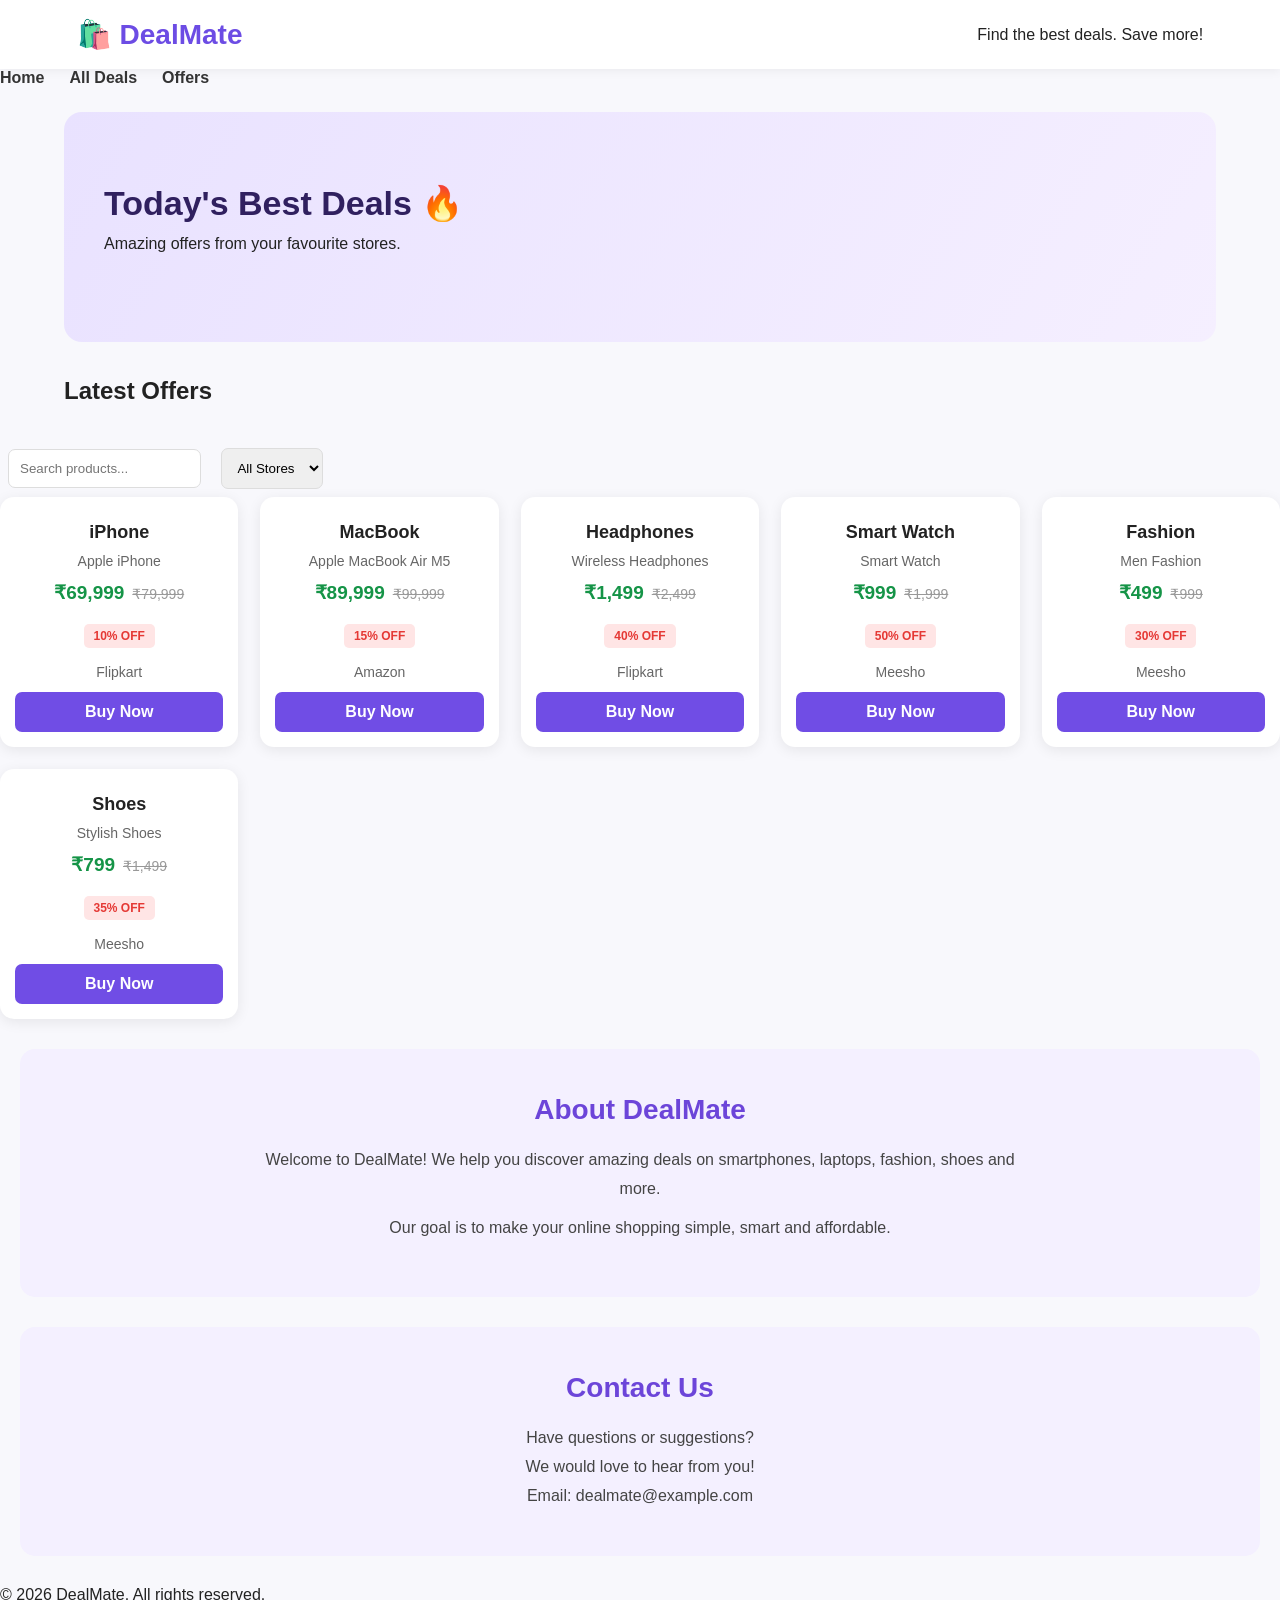
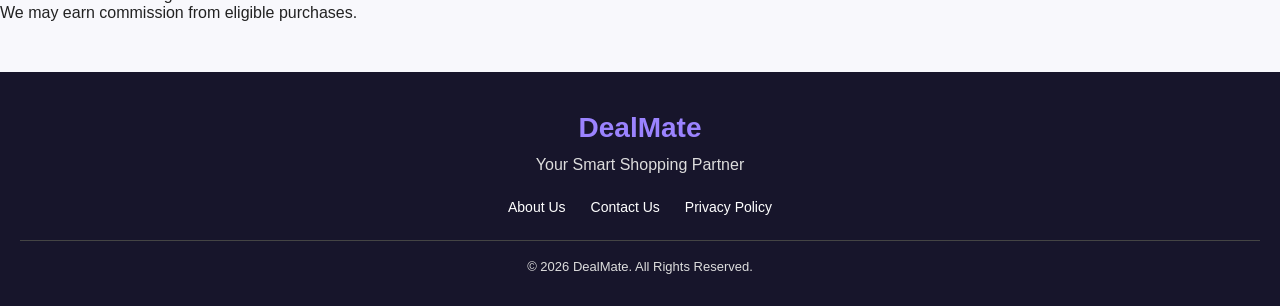
==== index.html @ b0217140 "Add files via upload" ====
<!DOCTYPE html>
<html lang="en">
<head>
  <meta charset="UTF-8">
  <meta name="viewport" content="width=device-width, initial-scale=1.0">
  <title>DealMate - Best Shopping Deals</title>
  <link rel="stylesheet" href="style.css">
</head>
<body>

  <header>
    <h1>🛍️ DealMate</h1>
    <p>Find the best deals. Save more!</p>
  </header>

  <nav>
    <a href="#home">Home</a>
    <a href="#deals">All Deals</a>
    <a href="#deals">Offers</a>
  </nav>

  <main id="home">
    <section class="hero">
      <h2>Today's Best Deals 🔥</h2>
      <p>Amazing offers from your favourite stores.</p>
    </section>

    <h2 id="deals">Latest Offers</h2>
    <div class="filters">
  <input
    type="text"
    id="search"
    placeholder="Search products..."
  >

  <select id="storeFilter">
    <option value="All">All Stores</option>
    <option value="Flipkart">Flipkart</option>
    <option value="Amazon">Amazon</option>
    <option value="Meesho">Meesho</option>
  </select>
</div>
    <div id="products" class="products"></div>
  </main>
<section id="about" class="about">
  <h2>About DealMate</h2>
  <p>Welcome to DealMate! We help you discover amazing deals on smartphones, laptops, fashion, shoes and more.</p>
  <p>Our goal is to make your online shopping simple, smart and affordable.</p>
</section>
<section id="contact" class="contact">
  <h2>Contact Us</h2>
  <p>Have questions or suggestions?</p>
  <p>We would love to hear from you!</p>
  <p>Email: dealmate@example.com</p>
</section>
  <footer>
    <p>©️ 2026 DealMate. All rights reserved.</p>
    <p>We may earn commission from eligible purchases.</p>
  </footer>

  <script src="script.js"></script>
  <footer class="footer">
  <h2>DealMate</h2>
  <p>Your Smart Shopping Partner</p>

  <div class="footer-links">
    <a href="#about">About Us</a>
    <a href="#contact">Contact Us</a>
    <a href="privacy.html">Privacy Policy</a>
  </div>

  <p class="copyright">
    ©️ 2026 DealMate. All Rights Reserved.
  </p>
</footer>
</body>
</html>
---- style.css ----
* {
  margin: 0;
  padding: 0;
  box-sizing: border-box;
}

body {
  font-family: Arial, sans-serif;
  background: #f8f8fc;
  color: #222;
}

/* Header */
header {
  width: 100%;
  padding: 18px 6%;
  background: white;
  display: flex;
  align-items: center;
  justify-content: space-between;
  box-shadow: 0 2px 10px rgba(0,0,0,0.06);
}

header h1 {
  color: #6c4ce4;
  font-size: 28px;
}

nav {
  display: flex;
  gap: 25px;
}

nav a {
  text-decoration: none;
  color: #333;
  font-weight: 600;
}

/* Hero */
.hero {
  margin: 25px auto;
  width: 90%;
  min-height: 230px;
  padding: 40px;
  border-radius: 18px;
  background: linear-gradient(120deg, #e9e2ff, #f5efff);
  display: flex;
  flex-direction: column;
  justify-content: center;
}

.hero h2 {
  font-size: 34px;
  color: #30205f;
  margin-bottom: 12px;
}

.hero p {
  font-size: 16px;
  margin-bottom: 18px;
}

.hero a,
.hero button {
  display: inline-block;
  width: fit-content;
  padding: 12px 24px;
  border: none;
  border-radius: 8px;
  background: #704de5;
  color: white;
  text-decoration: none;
  cursor: pointer;
}

/* Products section */
#deals {
  width: 90%;
  margin: 35px auto;
}

#deals h2 {
  font-size: 27px;
  margin-bottom: 22px;
}

.products {
  display: grid;
  grid-template-columns: repeat(auto-fit, minmax(210px, 1fr));
  gap: 22px;
}

/* Product card */
.product-card {
  background: white;
  padding: 15px;
  border-radius: 14px;
  box-shadow: 0 3px 14px rgba(0,0,0,0.08);
  text-align: center;
  overflow: hidden;
  transition: transform 0.2s;
}

.product-card:hover {
  transform: translateY(-4px);
}

.product-card img {
  width: 100%;
  height: 180px;
  object-fit: contain;
  display: block;
  margin-bottom: 12px;
}

.product-card h3 {
  font-size: 18px;
  margin: 10px 0;
}

.product-card p {
  font-size: 14px;
  margin: 8px 0;
  color: #666;
}

.price {
  margin: 12px 0;
}

.price strong {
  color: #159447;
  font-size: 19px;
  margin-right: 8px;
}

.price del {
  color: #999;
  font-size: 14px;
}

.discount {
  display: inline-block;
  background: #ffe5e5;
  color: #e53935;
  padding: 5px 10px;
  border-radius: 5px;
  font-size: 12px;
  font-weight: bold;
  margin: 8px 0;
}

.product-card a {
  display: block;
  background: #704de5;
  color: white;
  text-decoration: none;
  padding: 11px;
  border-radius: 7px;
  margin-top: 12px;
  font-weight: bold;
}

/* Search and filter */
input,
select {
  padding: 11px;
  border: 1px solid #ddd;
  border-radius: 7px;
  margin: 8px;
  max-width: 100%;
}

/* Mobile */
@media (max-width: 600px) {
  header {
    padding: 15px;
    flex-wrap: wrap;
    gap: 12px;
  }

  nav {
    gap: 12px;
    flex-wrap: wrap;
  }

  .hero {
    padding: 25px;
  }

  .hero h2 {
    font-size: 26px;
  }

  .products {
    grid-template-columns: repeat(2, minmax(0, 1fr));
    gap: 12px;
  }

  .product-card {
    padding: 10px;
  }

  .product-card img {
    height: 130px;
  }

  .product-card h3 {
    font-size: 15px;
  }
}
/* DealMate Footer */
.footer {
  background: #17152b;
  color: white;
  text-align: center;
  padding: 40px 20px 20px;
  margin-top: 50px;
}

.footer h2 {
  color: #9b83ff;
  font-size: 28px;
  margin-bottom: 10px;
}

.footer p {
  color: #ddd;
  margin: 12px 0;
}

.footer-links {
  display: flex;
  justify-content: center;
  flex-wrap: wrap;
  gap: 25px;
  margin: 25px 0;
}

.footer-links a {
  color: white;
  text-decoration: none;
  font-size: 14px;
}

.footer-links a:hover {
  color: #9b83ff;
}

.footer .copyright {
  border-top: 1px solid #444;
  padding-top: 18px;
  font-size: 13px;
  margin-top: 25px;
}
.about {
  background: #f4f0ff;
  text-align: center;
  padding: 45px 25px;
  margin: 30px 20px;
  border-radius: 15px;
}

.about h2 {
  color: #6c45d9;
  font-size: 28px;
  margin-bottom: 20px;
}

.about p {
  color: #444;
  font-size: 16px;
  line-height: 1.8;
  max-width: 750px;
  margin: 10px auto;
}
.contact {
  background: #f4f0ff;
  text-align: center;
  padding: 45px 25px;
  margin: 30px 20px;
  border-radius: 15px;
}

.contact h2 {
  color: #6c45d9;
  font-size: 28px;
  margin-bottom: 20px;
}

.contact p {
  color: #444;
  font-size: 16px;
  line-height: 1.8;
}
@media (max-width: 600px) {
  header {
    padding: 20px 10px;
  }

  nav {
    flex-wrap: wrap;
    gap: 12px;
  }

  .products {
    grid-template-columns: repeat(2, 1fr);
    gap: 12px;
  }

  .product-card img {
    height: 130px;
    object-fit: contain;
  }

  .about, .contact {
    margin: 15px 10px;
    padding: 30px 15px;
  }
}
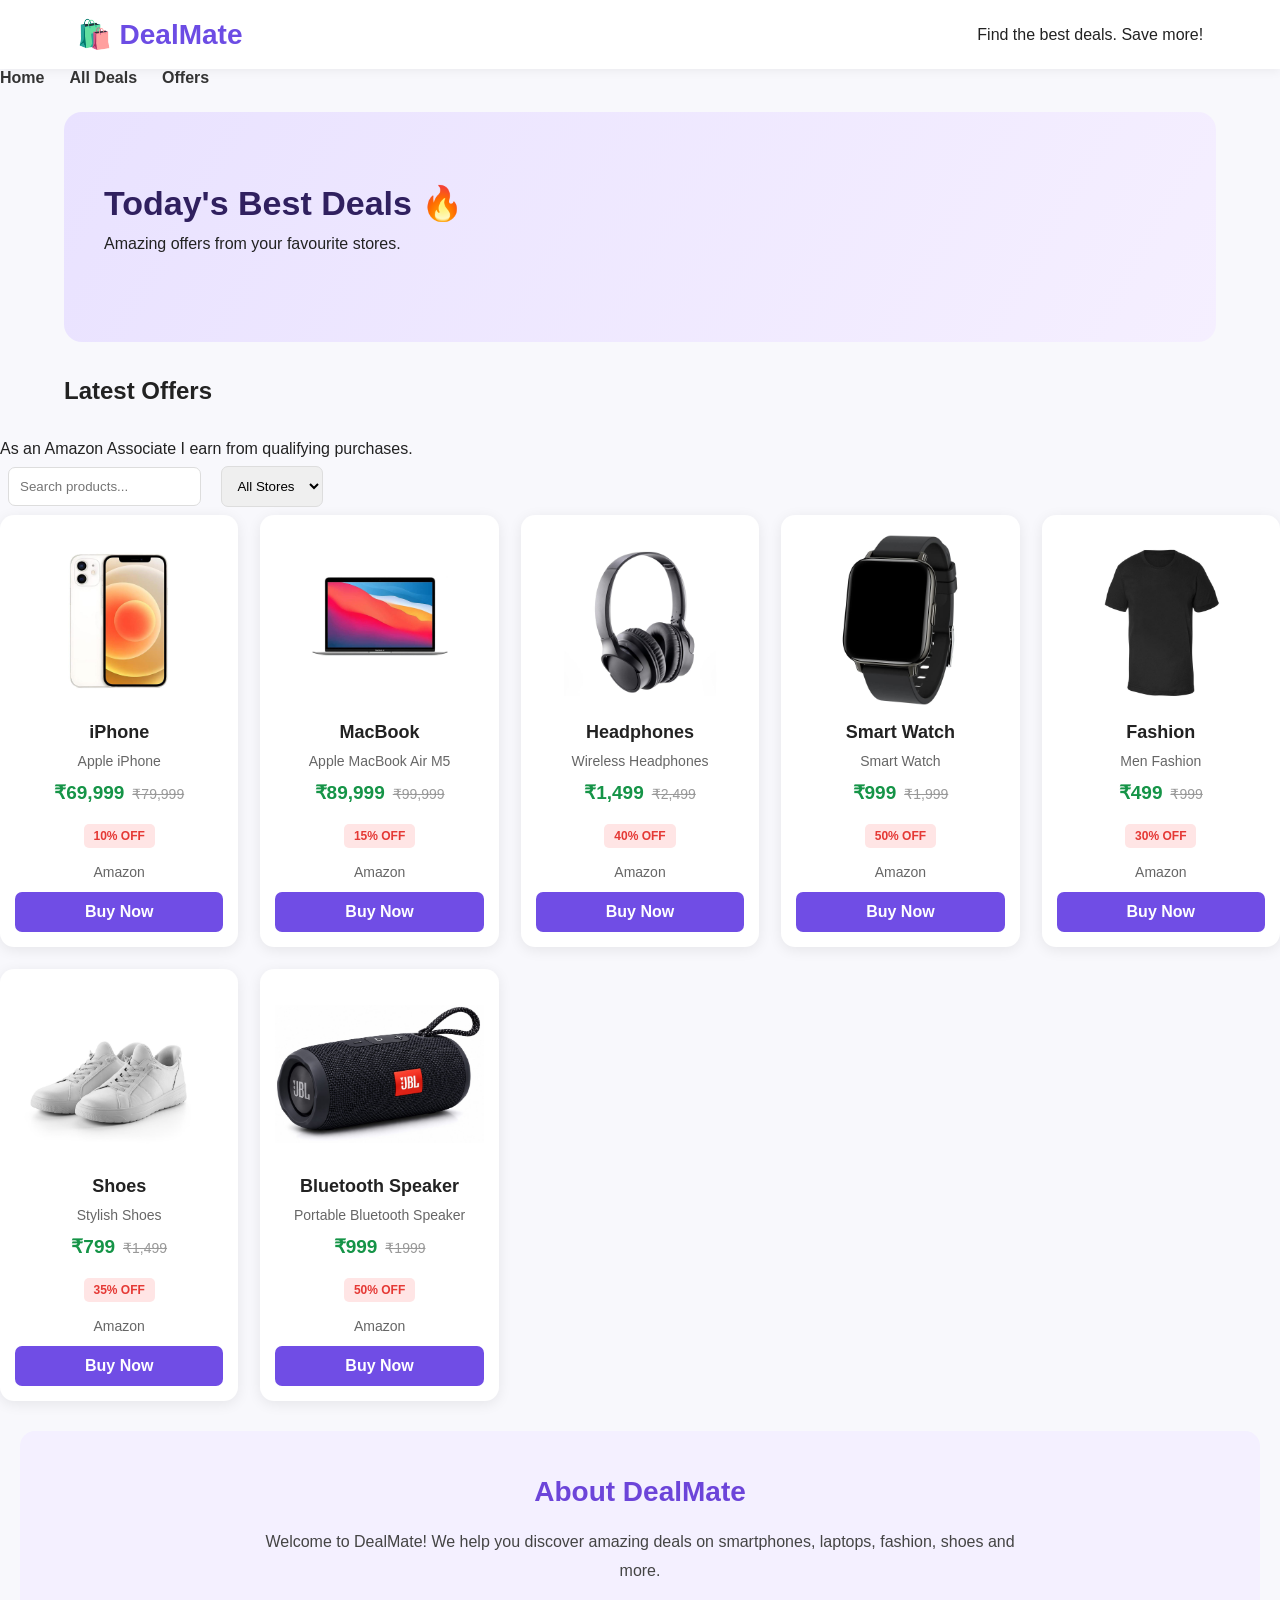
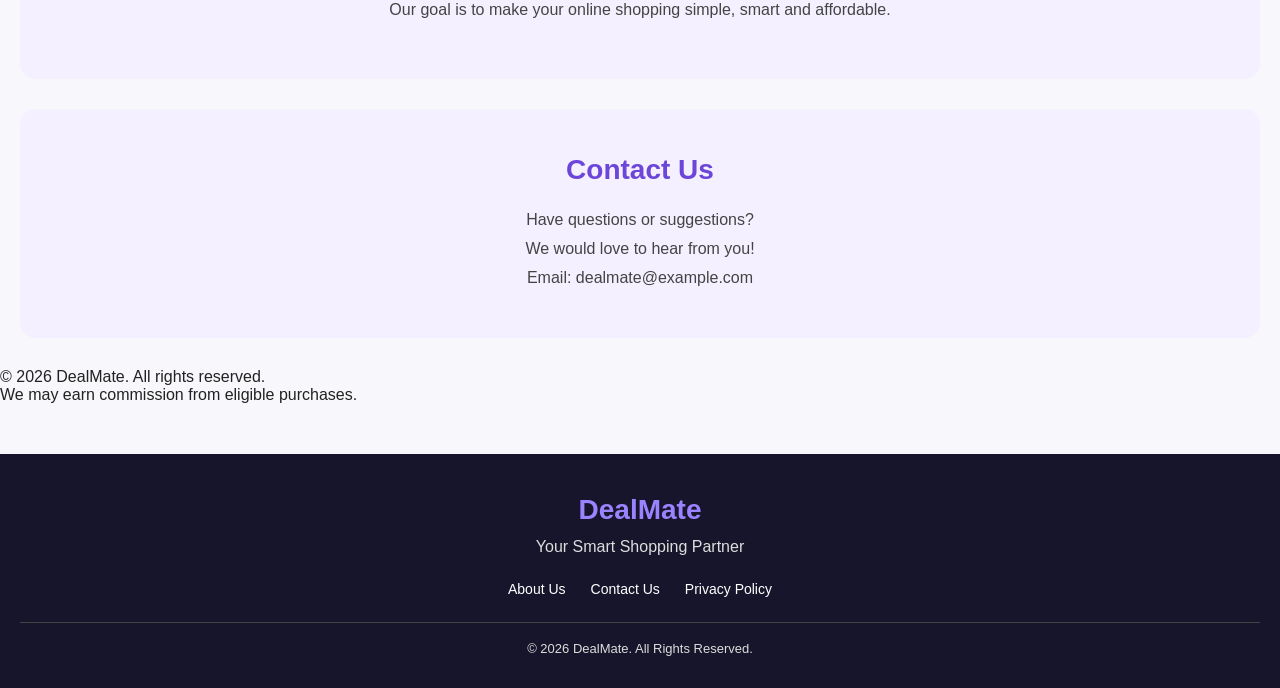
==== commit 1ab44e5e: "Add Amazon Associate disclosure to index.html" ====
--- a/index.html
+++ b/index.html
@@ -26,6 +26,7 @@
     </section>
 
     <h2 id="deals">Latest Offers</h2>
+    <p>As an Amazon Associate I earn from qualifying purchases.</p>
     <div class="filters">
   <input
     type="text"
@@ -74,4 +75,4 @@
   </p>
 </footer>
 </body>
-</html>+</html>
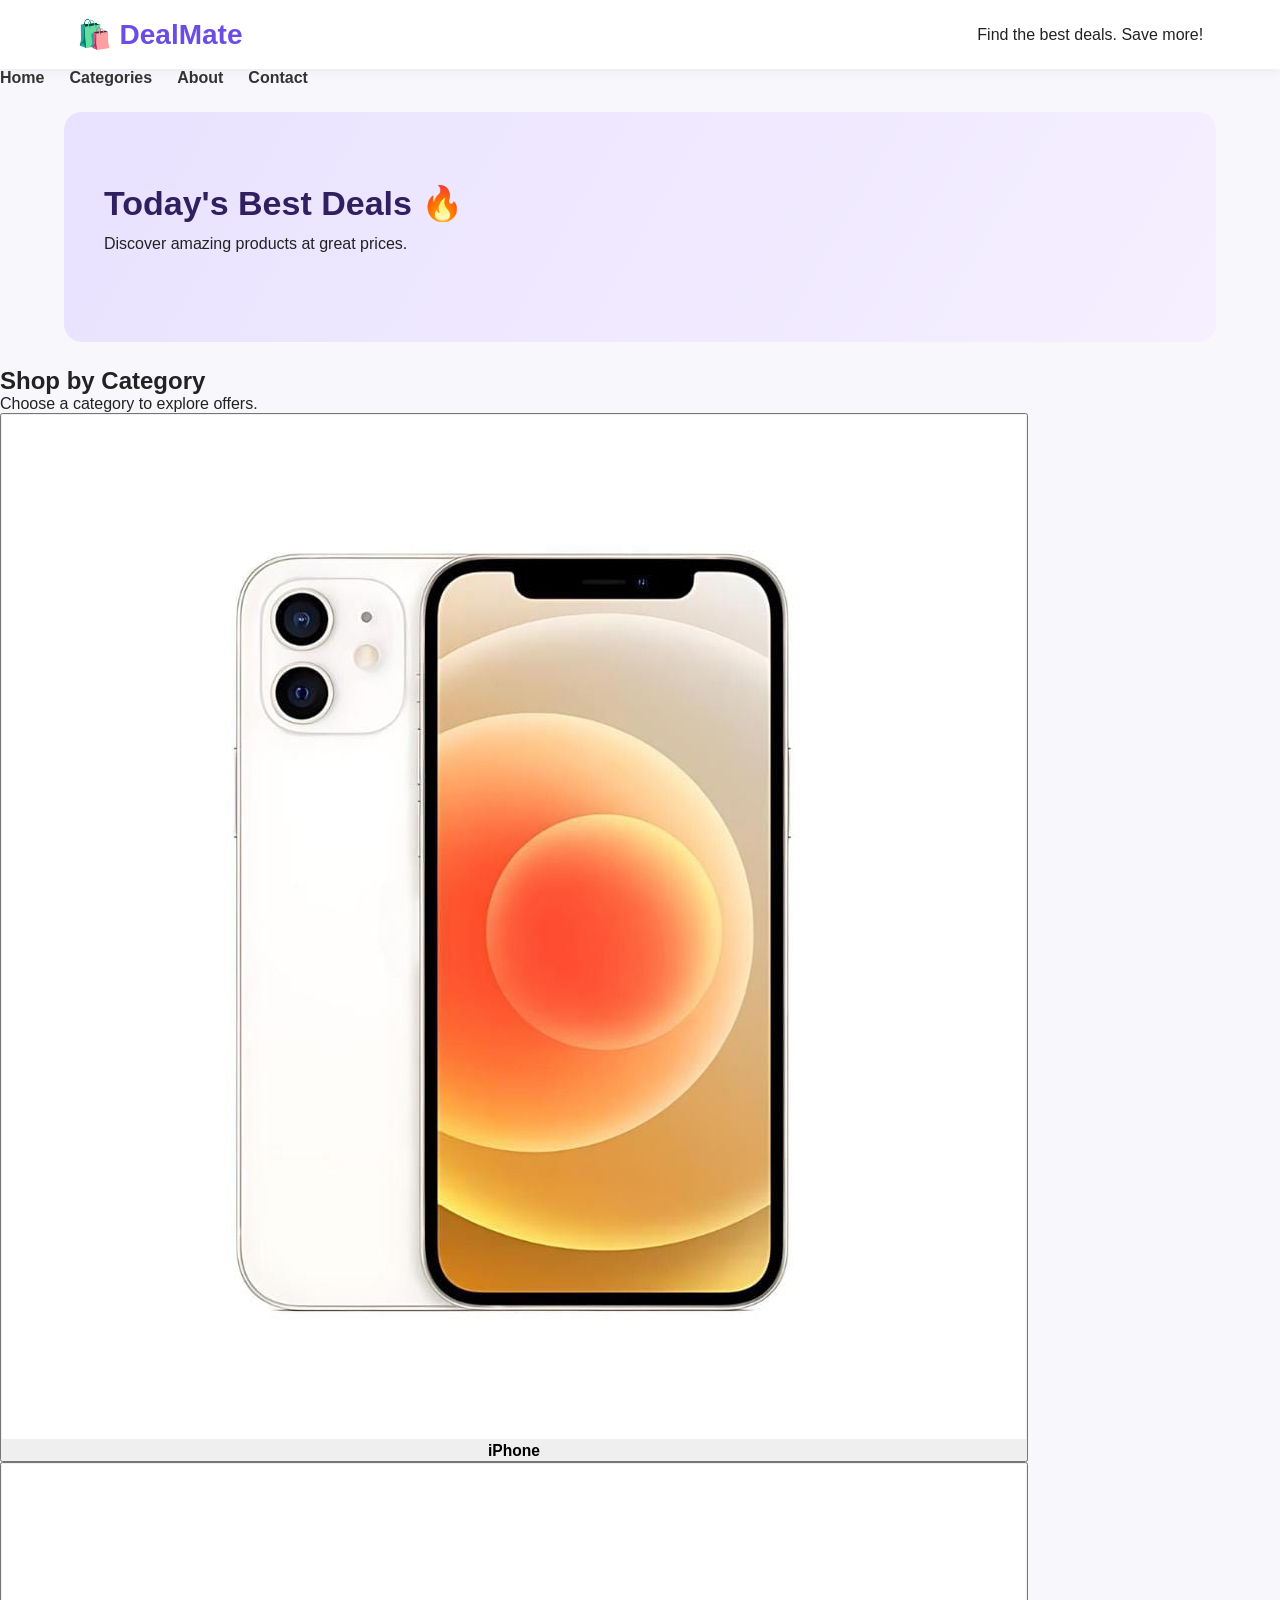
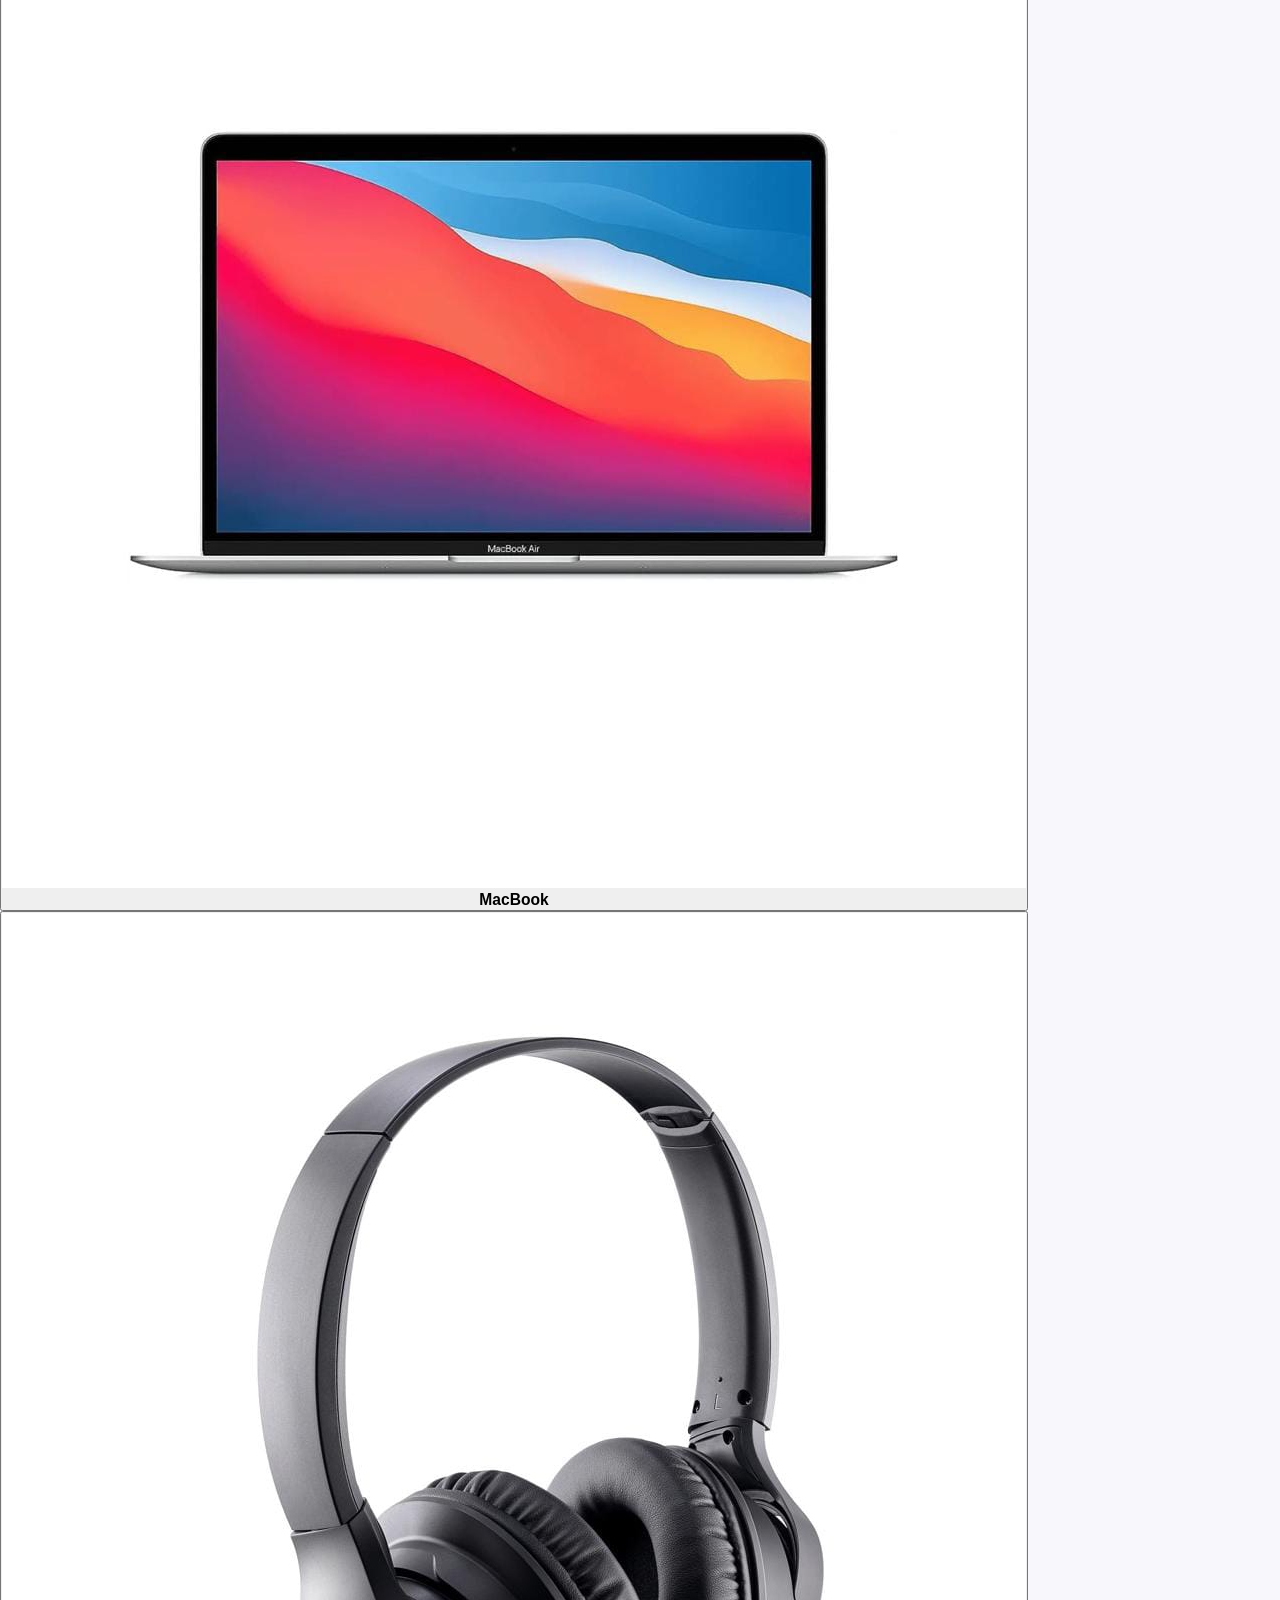
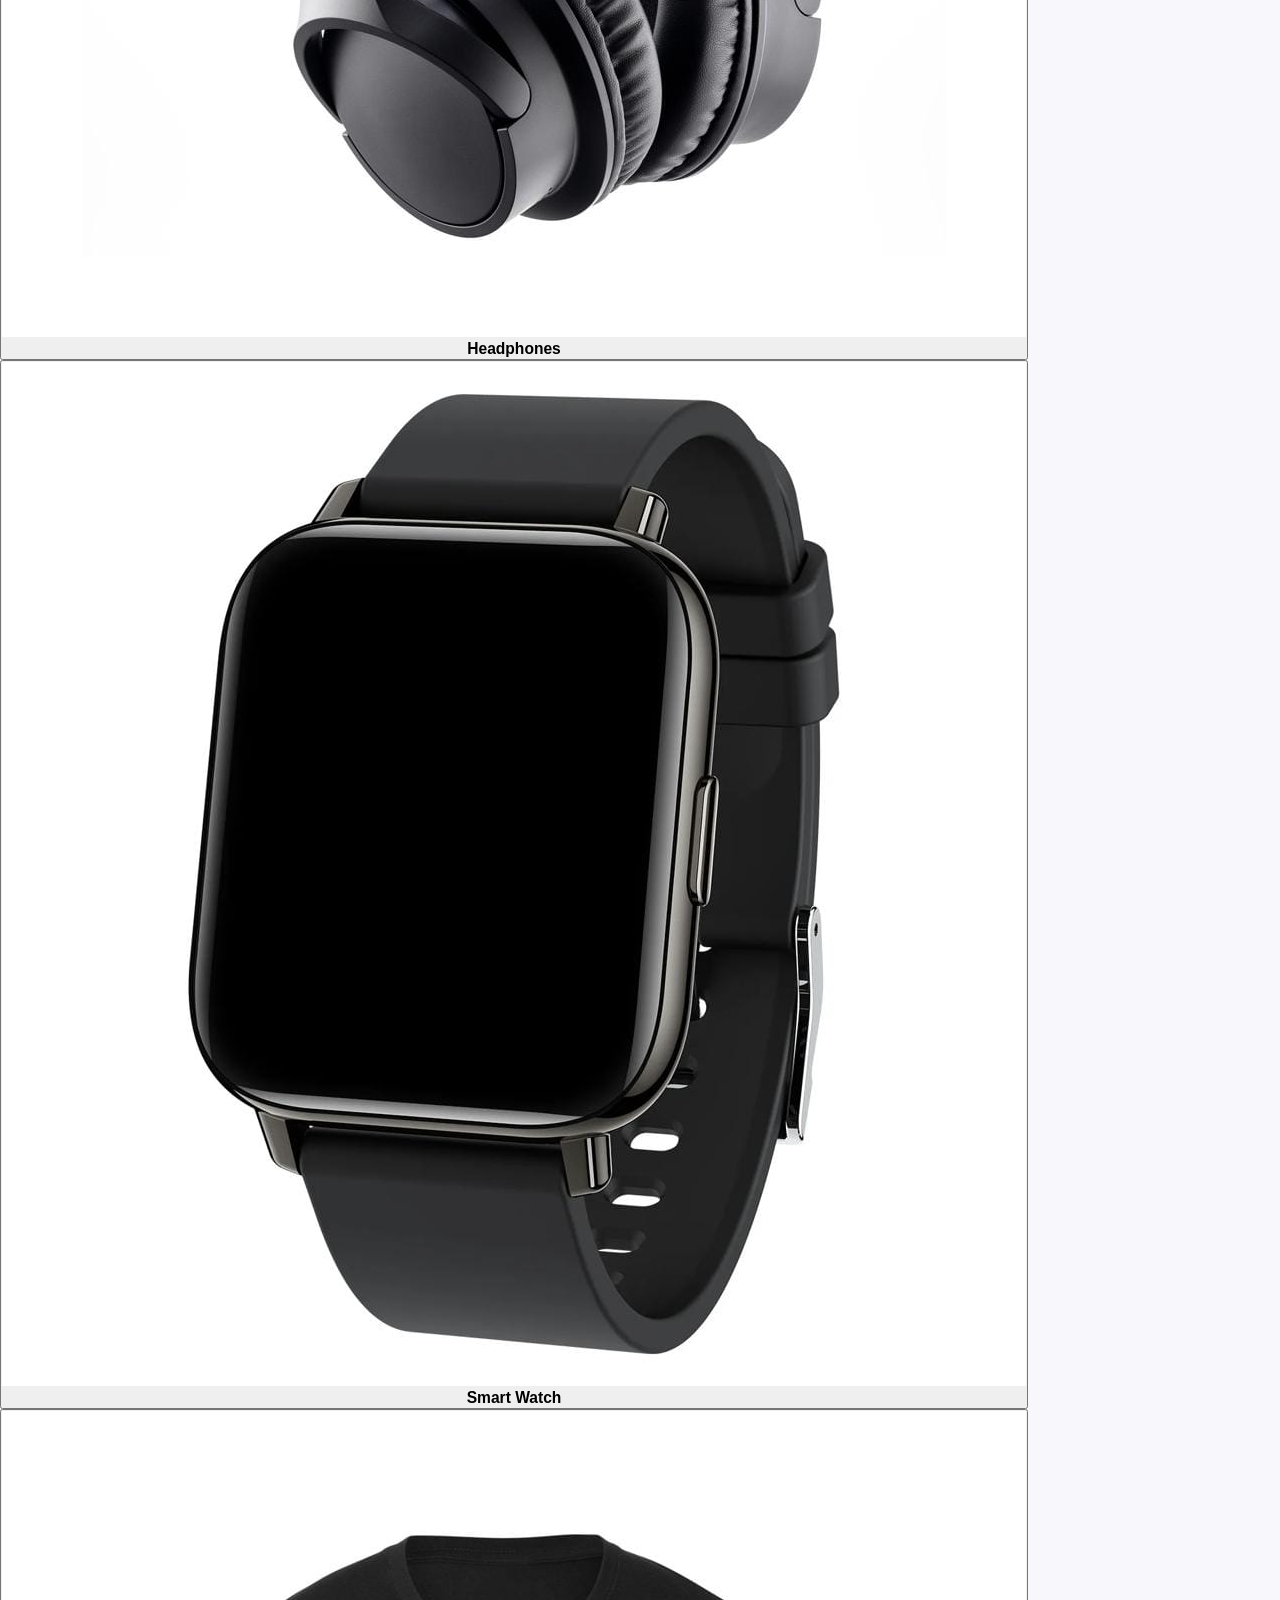
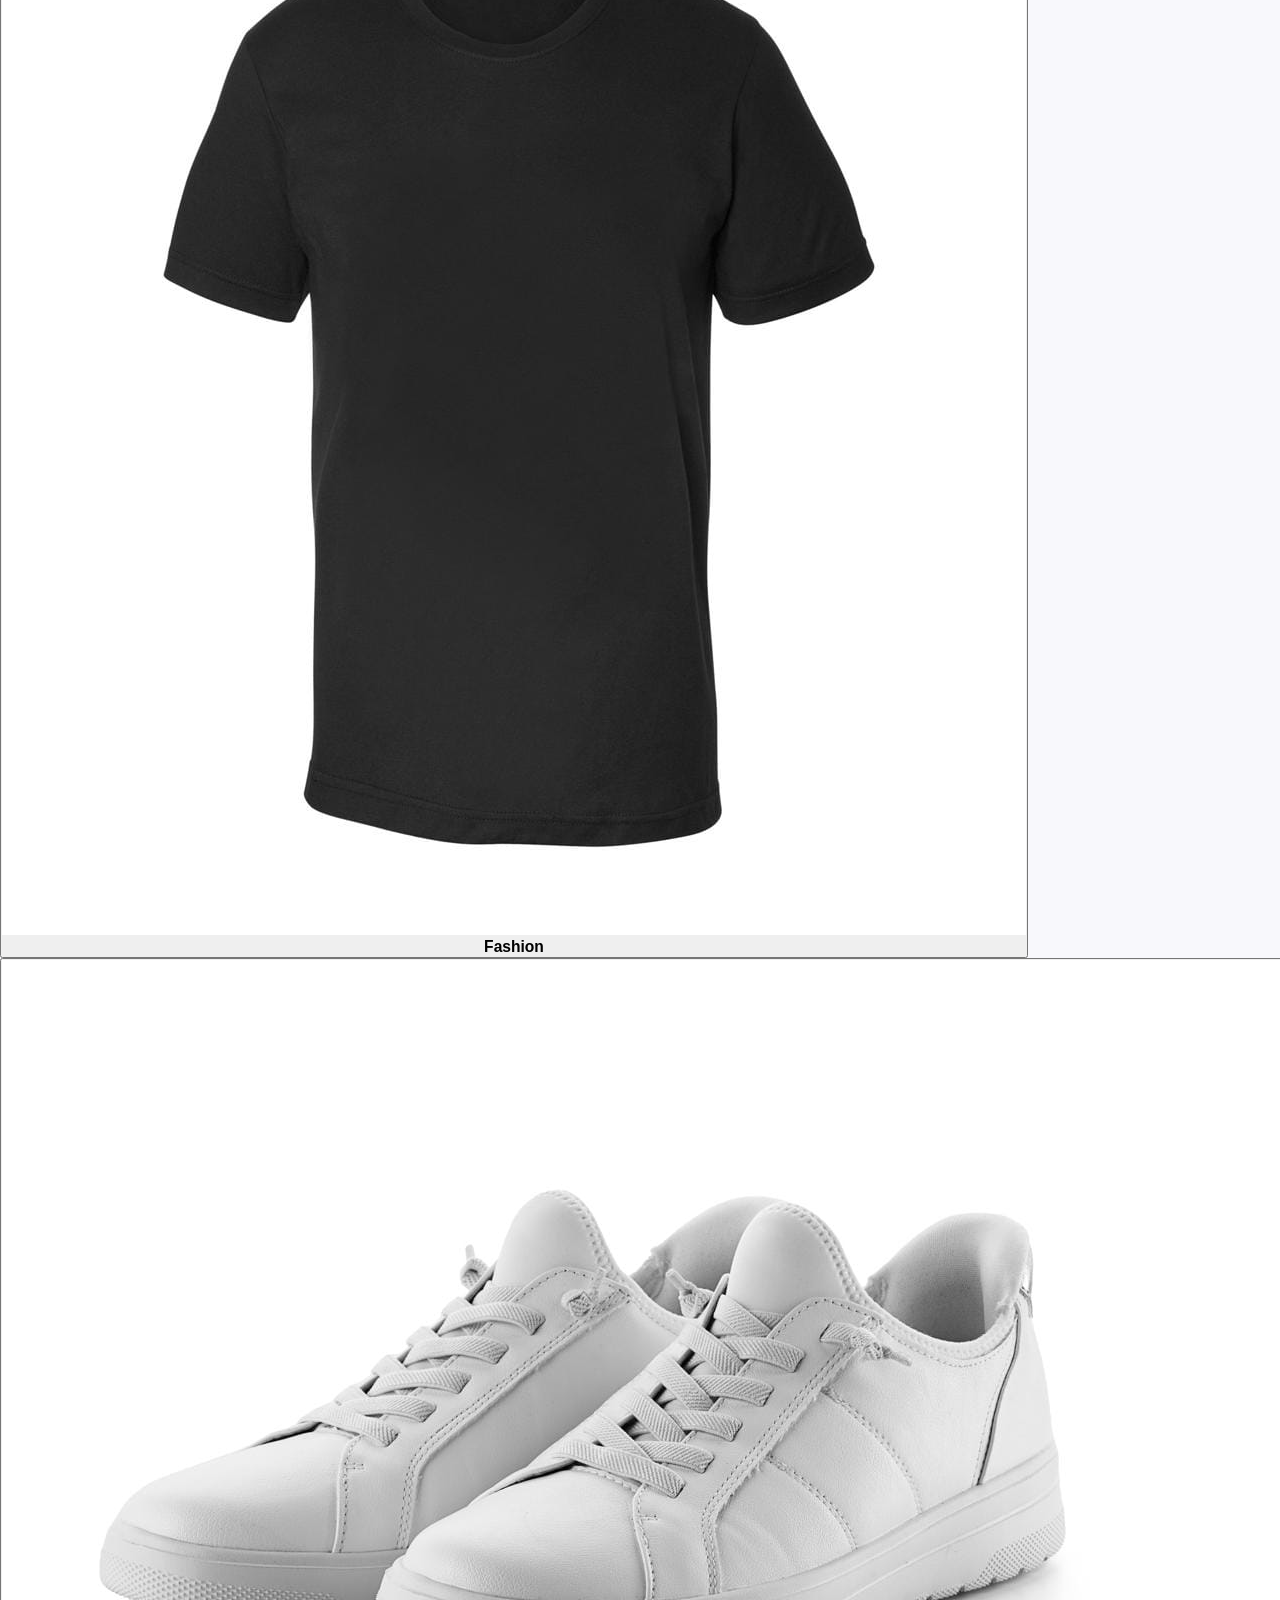
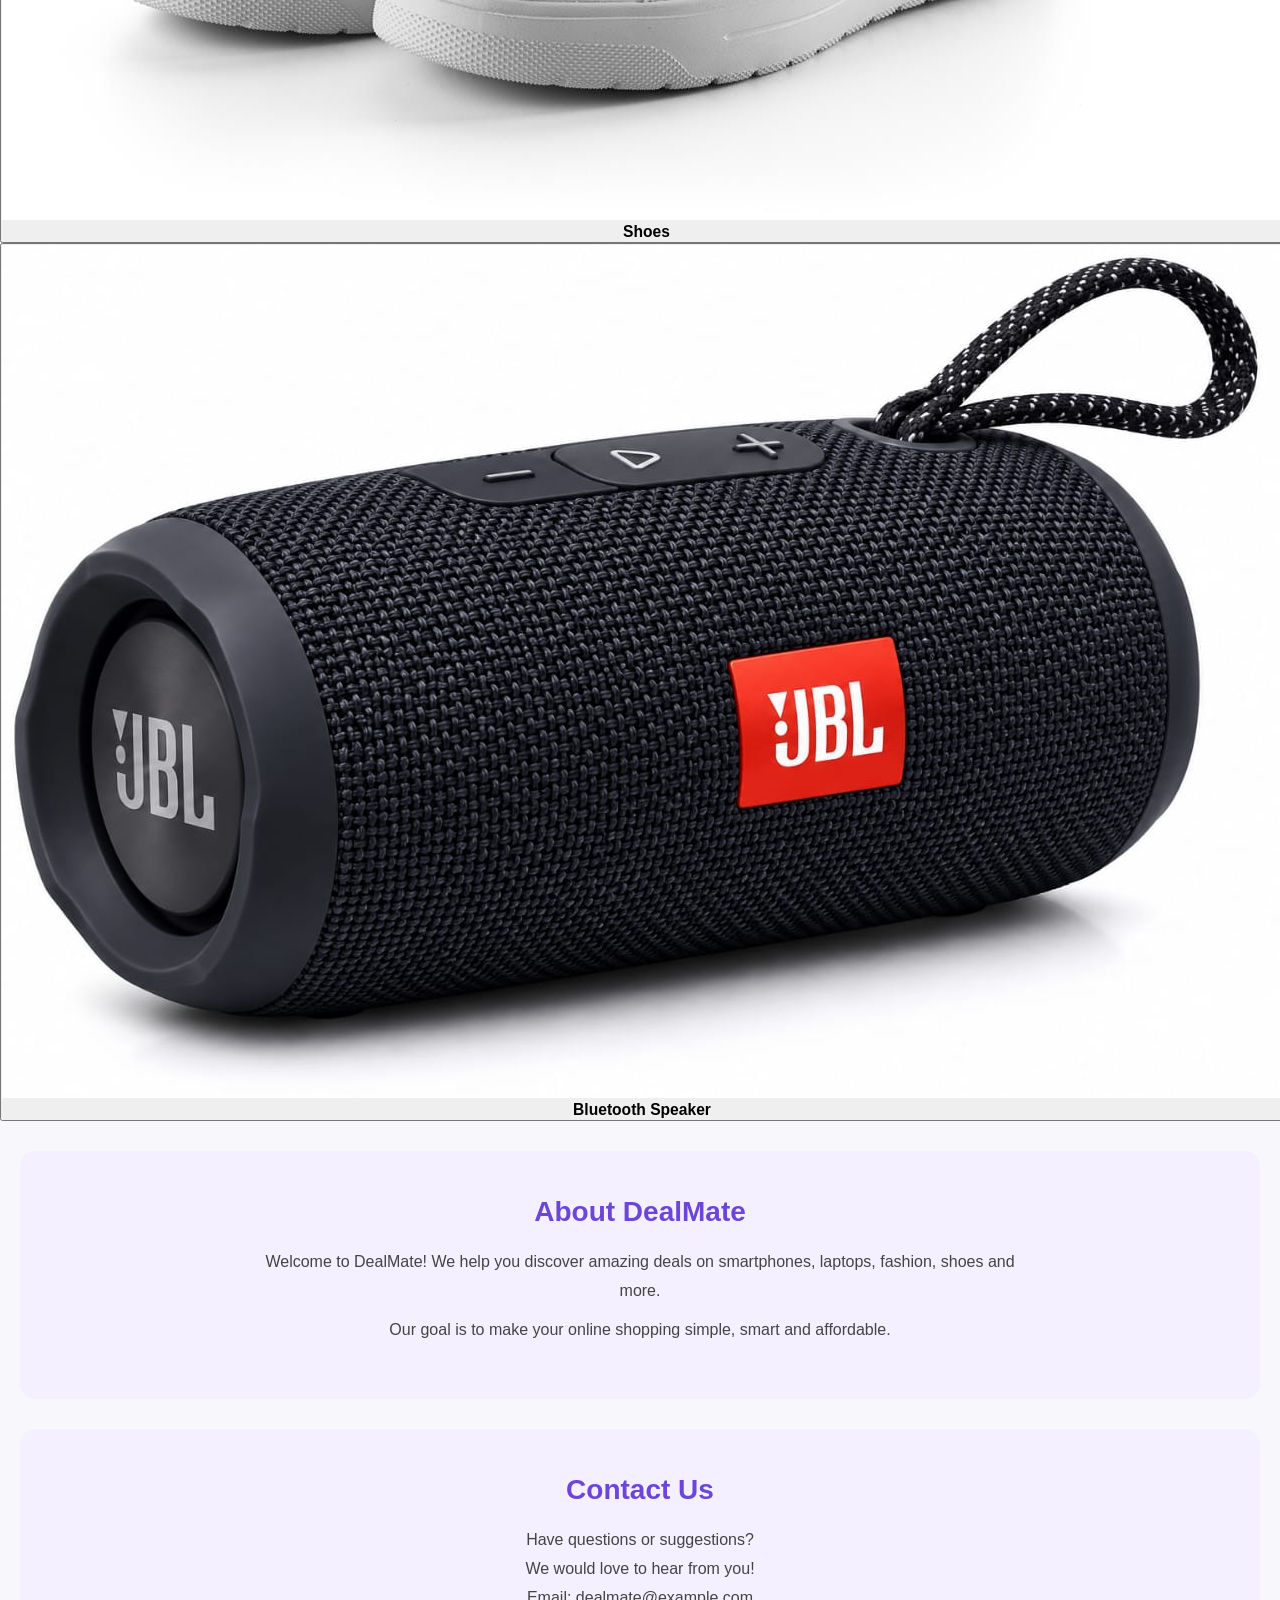
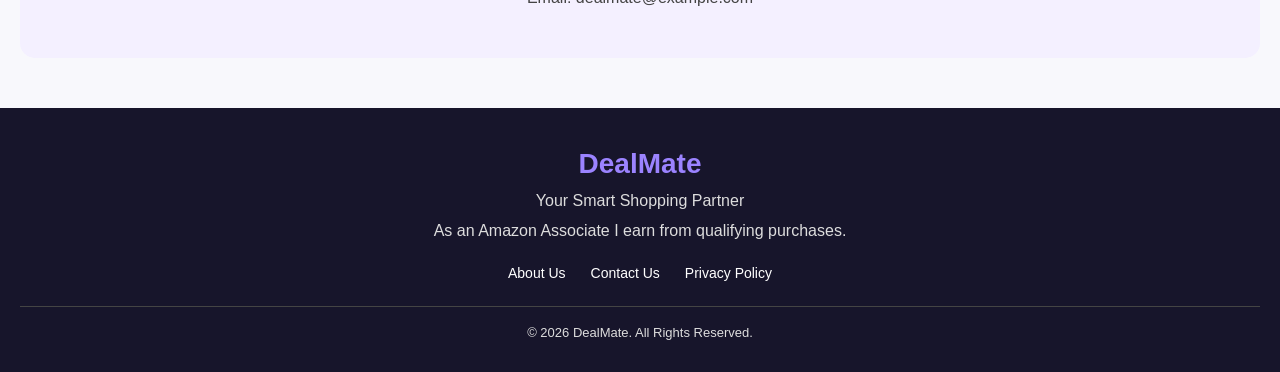
==== commit a59b075a: "Enhance index.html with categories and updated content Updated navigation links and improved content" ====
--- a/index.html
+++ b/index.html
@@ -15,64 +15,100 @@
 
   <nav>
     <a href="#home">Home</a>
-    <a href="#deals">All Deals</a>
-    <a href="#deals">Offers</a>
+    <a href="#categories">Categories</a>
+    <a href="#about">About</a>
+    <a href="#contact">Contact</a>
   </nav>
 
   <main id="home">
+
     <section class="hero">
       <h2>Today's Best Deals 🔥</h2>
-      <p>Amazing offers from your favourite stores.</p>
+      <p>Discover amazing products at great prices.</p>
     </section>
 
-    <h2 id="deals">Latest Offers</h2>
+    <section id="categories" class="category-section">
+      <h2>Shop by Category</h2>
+      <p>Choose a category to explore offers.</p>
+
+      <div id="categoryList" class="category-grid">
+
+        <button class="category-card" data-category="iPhone">
+          <img src="images/iphone.jpg" alt="iPhone">
+          <h3>iPhone</h3>
+        </button>
+
+        <button class="category-card" data-category="MacBook">
+          <img src="images/macbook.jpg" alt="MacBook">
+          <h3>MacBook</h3>
+        </button>
+
+        <button class="category-card" data-category="Headphones">
+          <img src="images/headphones.jpg" alt="Headphones">
+          <h3>Headphones</h3>
+        </button>
+
+        <button class="category-card" data-category="Smart Watch">
+          <img src="images/watch.jpg" alt="Smart Watch">
+          <h3>Smart Watch</h3>
+        </button>
+
+        <button class="category-card" data-category="Fashion">
+          <img src="images/fashion.jpg" alt="Fashion">
+          <h3>Fashion</h3>
+        </button>
+
+        <button class="category-card" data-category="Shoes">
+          <img src="images/shoes.jpg" alt="Shoes">
+          <h3>Shoes</h3>
+        </button>
+
+        <button class="category-card" data-category="Bluetooth Speaker">
+          <img src="images/speaker.jpg" alt="Bluetooth Speaker">
+          <h3>Bluetooth Speaker</h3>
+        </button>
+
+      </div>
+    </section>
+
+    <section id="categoryDeals" class="category-deals" hidden>
+      <button id="backButton" class="back-button">← Back to Categories</button>
+      <h2 id="categoryTitle">Category Offers</h2>
+      <div class="filters">
+        <input type="text" id="search" placeholder="Search products...">
+      </div>
+      <div id="products" class="products"></div>
+    </section>
+
+  </main>
+
+  <section id="about" class="about">
+    <h2>About DealMate</h2>
+    <p>Welcome to DealMate! We help you discover amazing deals on smartphones, laptops, fashion, shoes and more.</p>
+    <p>Our goal is to make your online shopping simple, smart and affordable.</p>
+  </section>
+
+  <section id="contact" class="contact">
+    <h2>Contact Us</h2>
+    <p>Have questions or suggestions?</p>
+    <p>We would love to hear from you!</p>
+    <p>Email: dealmate@example.com</p>
+  </section>
+
+  <footer class="footer">
+    <h2>DealMate</h2>
+    <p>Your Smart Shopping Partner</p>
     <p>As an Amazon Associate I earn from qualifying purchases.</p>
-    <div class="filters">
-  <input
-    type="text"
-    id="search"
-    placeholder="Search products..."
-  >
 
-  <select id="storeFilter">
-    <option value="All">All Stores</option>
-    <option value="Flipkart">Flipkart</option>
-    <option value="Amazon">Amazon</option>
-    <option value="Meesho">Meesho</option>
-  </select>
-</div>
-    <div id="products" class="products"></div>
-  </main>
-<section id="about" class="about">
-  <h2>About DealMate</h2>
-  <p>Welcome to DealMate! We help you discover amazing deals on smartphones, laptops, fashion, shoes and more.</p>
-  <p>Our goal is to make your online shopping simple, smart and affordable.</p>
-</section>
-<section id="contact" class="contact">
-  <h2>Contact Us</h2>
-  <p>Have questions or suggestions?</p>
-  <p>We would love to hear from you!</p>
-  <p>Email: dealmate@example.com</p>
-</section>
-  <footer>
-    <p>©️ 2026 DealMate. All rights reserved.</p>
-    <p>We may earn commission from eligible purchases.</p>
+    <div class="footer-links">
+      <a href="#about">About Us</a>
+      <a href="#contact">Contact Us</a>
+      <a href="privacy.html">Privacy Policy</a>
+    </div>
+
+    <p class="copyright">©️ 2026 DealMate. All Rights Reserved.</p>
   </footer>
 
   <script src="script.js"></script>
-  <footer class="footer">
-  <h2>DealMate</h2>
-  <p>Your Smart Shopping Partner</p>
-
-  <div class="footer-links">
-    <a href="#about">About Us</a>
-    <a href="#contact">Contact Us</a>
-    <a href="privacy.html">Privacy Policy</a>
-  </div>
-
-  <p class="copyright">
-    ©️ 2026 DealMate. All Rights Reserved.
-  </p>
-</footer>
 </body>
 </html>
